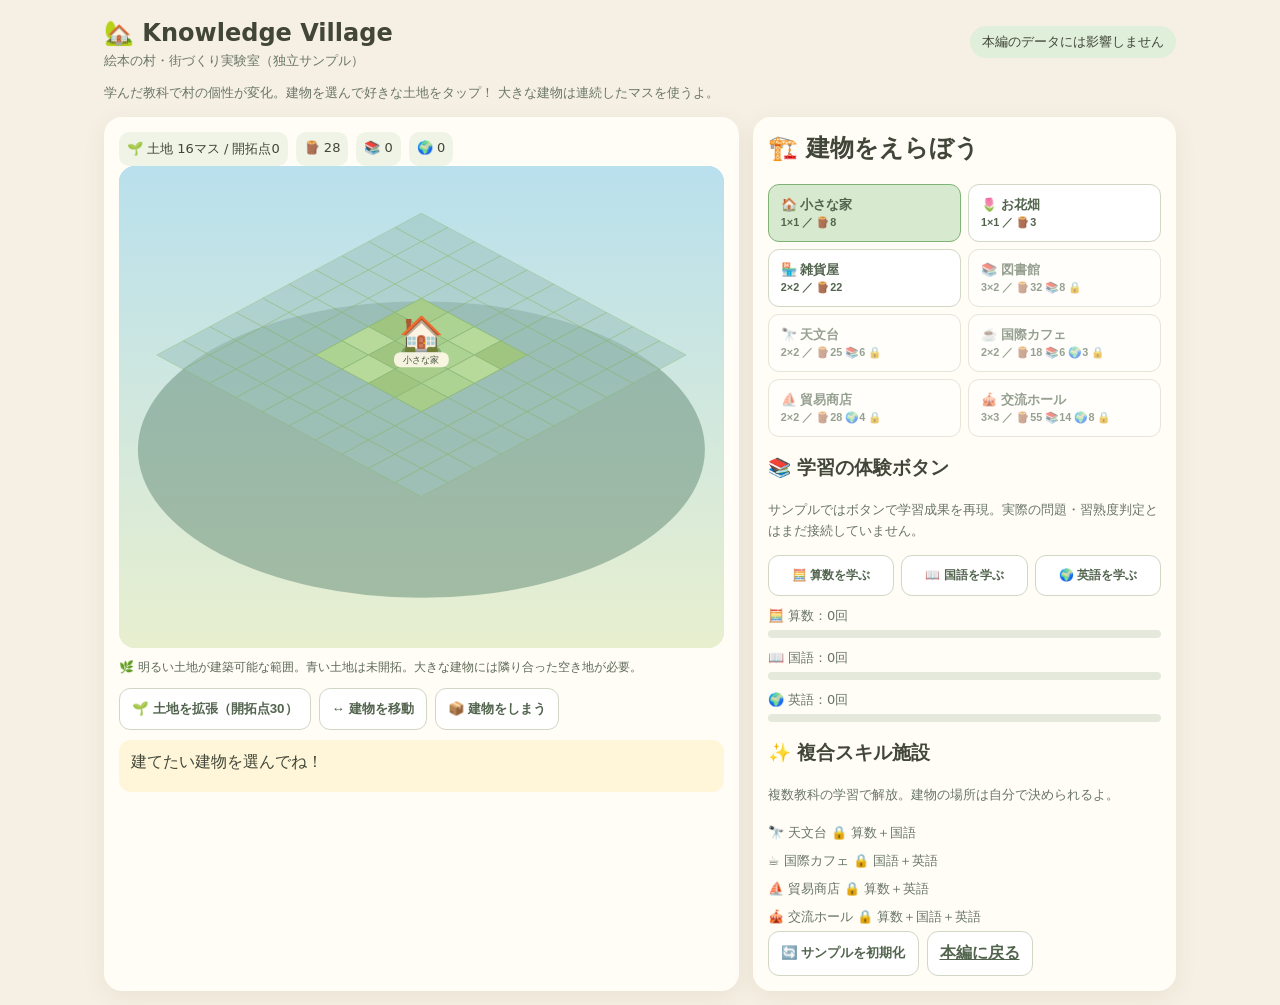
==== prototype-v08/index.html @ 1961cf04 "Create independent isometric Knowledge Village town prototype with cross-subject building unlocks" ====
<!doctype html><html lang="ja"><head><meta charset="utf-8"><meta name="viewport" content="width=device-width,initial-scale=1"><title>Knowledge Village | 街づくり試作</title><style>
*{box-sizing:border-box}body{margin:0;background:#f6f0e4;color:#414638;font-family:system-ui,'Noto Sans JP',sans-serif}.wrap{max-width:1100px;margin:auto;padding:14px}h1{margin:5px 0;font-size:24px}p{line-height:1.6}header{display:flex;justify-content:space-between;align-items:center;gap:10px;flex-wrap:wrap}.tag{background:#e0efd9;border-radius:30px;padding:7px 12px;font-size:13px}.layout{display:grid;grid-template-columns:minmax(0,1.5fr) minmax(275px,1fr);gap:14px}.panel{background:#fffdf6;border-radius:18px;padding:15px;box-shadow:0 6px 24px #48391412}.scene{width:100%;border-radius:16px;background:linear-gradient(#a8d7ec,#d5ecce);touch-action:manipulation}.tiles polygon{stroke:#8cb877;stroke-width:.8;cursor:pointer}.tiles polygon:hover{filter:brightness(1.1)}.btn{border:1px solid #d1d7c5;background:white;padding:11px 12px;border-radius:11px;cursor:pointer;font-weight:700;color:#52644e}.btn.active{background:#d7ead0;border-color:#7db475}.btn:disabled{opacity:.4;cursor:not-allowed}.catalog{display:grid;grid-template-columns:repeat(2,minmax(0,1fr));gap:7px}.catalog .btn{text-align:left;font-size:13px}.controls{display:flex;gap:8px;flex-wrap:wrap}.muted{font-size:13px;color:#697567}.metrics{display:flex;gap:8px;flex-wrap:wrap}.metrics span{background:#eff4e7;padding:8px;border-radius:10px;font-size:13px}.notice{min-height:52px;background:#fff6d9;border-radius:12px;padding:12px;margin-top:10px}.subjects{display:grid;grid-template-columns:repeat(3,1fr);gap:7px}.subjects button{min-width:0;font-size:12px}.locked{opacity:.6}.progress{height:8px;background:#e5e9dc;border-radius:8px;overflow:hidden;margin:5px 0 10px}.fill{height:100%;background:#84b97e}.scene text{user-select:none;pointer-events:none}.legend{margin-top:7px;font-size:12px;color:#5d6957}@media(max-width:750px){.layout{grid-template-columns:1fr}h1{font-size:21px}.panel{padding:12px}}
</style></head><body><div class="wrap"><header><div><h1>🏡 Knowledge Village</h1><div class="muted">絵本の村・街づくり実験室（独立サンプル）</div></div><span class="tag">本編のデータには影響しません</span></header><p class="muted">学んだ教科で村の個性が変化。建物を選んで好きな土地をタップ！ 大きな建物は連続したマスを使うよ。</p><div class="layout"><section class="panel"><div class="metrics"><span id="land"></span><span id="wood"></span><span id="books"></span><span id="friends"></span></div><svg id="map" class="scene" viewBox="0 0 640 510" role="img" aria-label="斜め上から見た街づくりマップ"></svg><div class="legend">🌿 明るい土地が建築可能な範囲。青い土地は未開拓。大きな建物には隣り合った空き地が必要。</div><div class="controls" style="margin-top:12px"><button class="btn" onclick="expand()">🌱 土地を拡張（開拓点30）</button><button class="btn" onclick="mode='move';render()">↔ 建物を移動</button><button class="btn" onclick="mode='demolish';render()">📦 建物をしまう</button></div><div class="notice" id="notice">建てたい建物を選んでね！</div></section><section class="panel"><h2 style="margin-top:0">🏗️ 建物をえらぼう</h2><div class="catalog" id="catalog"></div><h3>📚 学習の体験ボタン</h3><p class="muted">サンプルではボタンで学習成果を再現。実際の問題・習熟度判定とはまだ接続していません。</p><div class="subjects"><button class="btn" onclick="learn('math')">🧮 算数を学ぶ</button><button class="btn" onclick="learn('japanese')">📖 国語を学ぶ</button><button class="btn" onclick="learn('english')">🌍 英語を学ぶ</button></div><div id="skills"></div><h3>✨ 複合スキル施設</h3><p class="muted">複数教科の学習で解放。建物の場所は自分で決められるよ。</p><div id="special"></div><div class="controls"><button class="btn" onclick="resetDemo()">🔄 サンプルを初期化</button><a class="btn" href="../">本編に戻る</a></div></section></div></div><script>
const ITEMS={
house:{name:'小さな家',icon:'🏠',w:1,h:1,wood:8,books:0,friend:0,need:[]},
garden:{name:'お花畑',icon:'🌷',w:1,h:1,wood:3,books:0,friend:0,need:[]},
shop:{name:'雑貨屋',icon:'🏪',w:2,h:2,wood:22,books:0,friend:0,need:[]},
library:{name:'図書館',icon:'📚',w:3,h:2,wood:32,books:8,friend:0,need:['japanese']},
observatory:{name:'天文台',icon:'🔭',w:2,h:2,wood:25,books:6,friend:0,need:['math','japanese']},
cafe:{name:'国際カフェ',icon:'☕',w:2,h:2,wood:18,books:6,friend:3,need:['japanese','english']},
trading:{name:'貿易商店',icon:'⛵',w:2,h:2,wood:28,books:0,friend:4,need:['math','english']},
hall:{name:'交流ホール',icon:'🎪',w:3,h:3,wood:55,books:14,friend:8,need:['math','japanese','english']}
};
const N=10, colors=['#a8cd8b','#add393','#b7d99a','#a0c580'];let state={radius:2,wood:28,books:0,friend:0,points:0,skills:{math:0,japanese:0,english:0},buildings:[{type:'house',x:4,y:4}]},selected='house',mode='build',moving=null;
function key(x,y){return x+','+y}function unlocked(x,y){let lo=5-state.radius,hi=4+state.radius;return x>=lo&&x<=hi&&y>=lo&&y<=hi}
function origin(x,y){return [320+(x-y)*28,65+(x+y)*15]}function poly(x,y){const [cx,cy]=origin(x,y);return [cx+','+(cy-15),(cx+28)+','+cy,cx+','+(cy+15),(cx-28)+','+cy].join(' ')}
function occupied(ignore=-1){let m={};state.buildings.forEach((b,i)=>{if(i===ignore)return;const it=ITEMS[b.type];for(let dx=0;dx<it.w;dx++)for(let dy=0;dy<it.h;dy++)m[key(b.x+dx,b.y+dy)]=i});return m}
function fit(type,x,y,ignore=-1){let it=ITEMS[type],occ=occupied(ignore);for(let dx=0;dx<it.w;dx++)for(let dy=0;dy<it.h;dy++)if(!unlocked(x+dx,y+dy)||occ[key(x+dx,y+dy)]!==undefined)return false;return true}
function available(type){return ITEMS[type].need.every(k=>state.skills[k]>=2)}
function notify(s){document.getElementById('notice').textContent=s}
function placeAt(x,y){const occ=occupied(),at=occ[key(x,y)];if(mode==='demolish'){if(at===undefined){notify('建物をタップしてね');return}const b=state.buildings.splice(at,1)[0];const it=ITEMS[b.type];state.wood+=Math.floor(it.wood/2);notify(it.icon+' を収納したよ（木材を半分返却）');render();return}
if(mode==='move'){if(moving===null){if(at===undefined){notify('まず動かしたい建物をタップ');return}moving=at;notify('移動する先を選んでね');render();return}let b=state.buildings[moving];if(fit(b.type,x,y,moving)){b.x=x;b.y=y;moving=null;notify('✨ 建物を移動したよ！')}else notify('その場所には置けないよ。続けて移動先を選んでね');render();return}
const it=ITEMS[selected];if(!available(selected)){notify('🔒 必要な教科を学ぶと解放されるよ');return}if(!fit(selected,x,y)){notify('ここには置けないよ。続いた空き地を探してね');return}if(state.wood<it.wood||state.books<it.books||state.friend<it.friend){notify('材料が足りないよ。学習ボタンで増やそう！');return}state.wood-=it.wood;state.books-=it.books;state.friend-=it.friend;state.buildings.push({type:selected,x,y});notify('🎉 '+it.name+' が建ったよ！');render()}
function selectType(t){selected=t;mode='build';moving=null;notify(ITEMS[t].name+'：好きな空き地をタップしてね');render()}
function learn(k){state.skills[k]++;state.points+=12;if(k==='math'){state.wood+=17;state.books+=1}else if(k==='japanese'){state.books+=5;state.wood+=5}else{state.friend+=4;state.wood+=3;state.books+=1}const names={math:'算数',japanese:'国語',english:'英語'};notify('✨ '+names[k]+'の成果！ 村の可能性が広がったよ');render()}
function expand(){if(state.points<30){notify('開拓点が30必要だよ。学習で増やそう');return}if(state.radius>=5){notify('サンプルでは最大まで広がったよ！');return}state.points-=30;state.radius++;notify('🌱 土地が広がった！大きな建物も置いてみよう！');render()}
function resetDemo(){if(!confirm('サンプルを最初からやり直しますか？（本編には影響しません）'))return;state={radius:2,wood:28,books:0,friend:0,points:0,skills:{math:0,japanese:0,english:0},buildings:[{type:'house',x:4,y:4}]};selected='house';mode='build';moving=null;render();notify('サンプルを初期化したよ')}
function render(){
document.getElementById('land').textContent='🌱 土地 '+Math.min(N,2*state.radius)*Math.min(N,2*state.radius)+'マス / 開拓点'+state.points;document.getElementById('wood').textContent='🪵 '+state.wood;document.getElementById('books').textContent='📚 '+state.books;document.getElementById('friends').textContent='🌍 '+state.friend;
const svg=document.getElementById('map');let out='<defs><linearGradient id="bg" x2="0" y2="1"><stop stop-color="#b9e0ed"/><stop offset="1" stop-color="#e8efcf"/></linearGradient></defs><rect width="640" height="510" fill="url(#bg)"/><ellipse cx="320" cy="300" rx="300" ry="157" fill="#638a7680"/><g class="tiles">';
for(let diag=0;diag<2*N-1;diag++)for(let y=0;y<N;y++){let x=diag-y;if(x<0||x>=N)continue;let yes=unlocked(x,y),shade=colors[(x+y*3)%4];out+='<polygon points="'+poly(x,y)+'" fill="'+(yes?shade:'#9fc5c0')+'" opacity="'+(yes?1:.58)+'" onclick="placeAt('+x+','+y+')"/>'}
out+='</g>';
for(let b of state.buildings){let it=ITEMS[b.type],x=b.x+(it.w-1)/2,y=b.y+(it.h-1)/2,[cx,cy]=origin(x,y);let scale=Math.max(it.w,it.h);out+='<g style="pointer-events:none"><ellipse cx="'+cx+'" cy="'+(cy+12)+'" rx="'+(21*scale)+'" ry="'+(9*scale)+'" fill="#31543455"/><text x="'+cx+'" y="'+(cy+7)+'" font-size="'+(29+scale*9)+'" text-anchor="middle">'+it.icon+'</text><rect x="'+(cx-29)+'" y="'+(cy+12)+'" width="58" height="16" rx="7" fill="#fff9e9e8"/><text x="'+cx+'" y="'+(cy+23)+'" font-size="10" text-anchor="middle" fill="#45523e">'+it.name+'</text></g>'}
svg.innerHTML=out;
document.getElementById('catalog').innerHTML=Object.entries(ITEMS).map(([k,v])=>'<button class="btn '+(selected===k&&mode==='build'?'active ':'')+(!available(k)?'locked':'')+'" onclick="selectType(\''+k+'\')">'+v.icon+' '+v.name+'<br><small>'+v.w+'×'+v.h+' ／ 🪵'+v.wood+(v.books?' 📚'+v.books:'')+(v.friend?' 🌍'+v.friend:'')+(!available(k)?' 🔒':'')+'</small></button>').join('');
document.getElementById('skills').innerHTML=Object.entries({math:'🧮 算数',japanese:'📖 国語',english:'🌍 英語'}).map(([k,name])=>'<div class="muted" style="margin-top:11px">'+name+'：'+state.skills[k]+'回</div><div class="progress"><div class="fill" style="width:'+Math.min(100,state.skills[k]/2*100)+'%"></div></div>').join('');
document.getElementById('special').innerHTML=Object.values(ITEMS).filter(x=>x.need.length>=2).map(x=>'<div class="muted" style="padding:5px 0">'+x.icon+' '+x.name+' '+(x.need.every(k=>state.skills[k]>=2)?'✨ 解放済み':'🔒 '+x.need.map(k=>({math:'算数',japanese:'国語',english:'英語'})[k]).join('＋'))+'</div>').join('')
}
render();
</script></body></html>
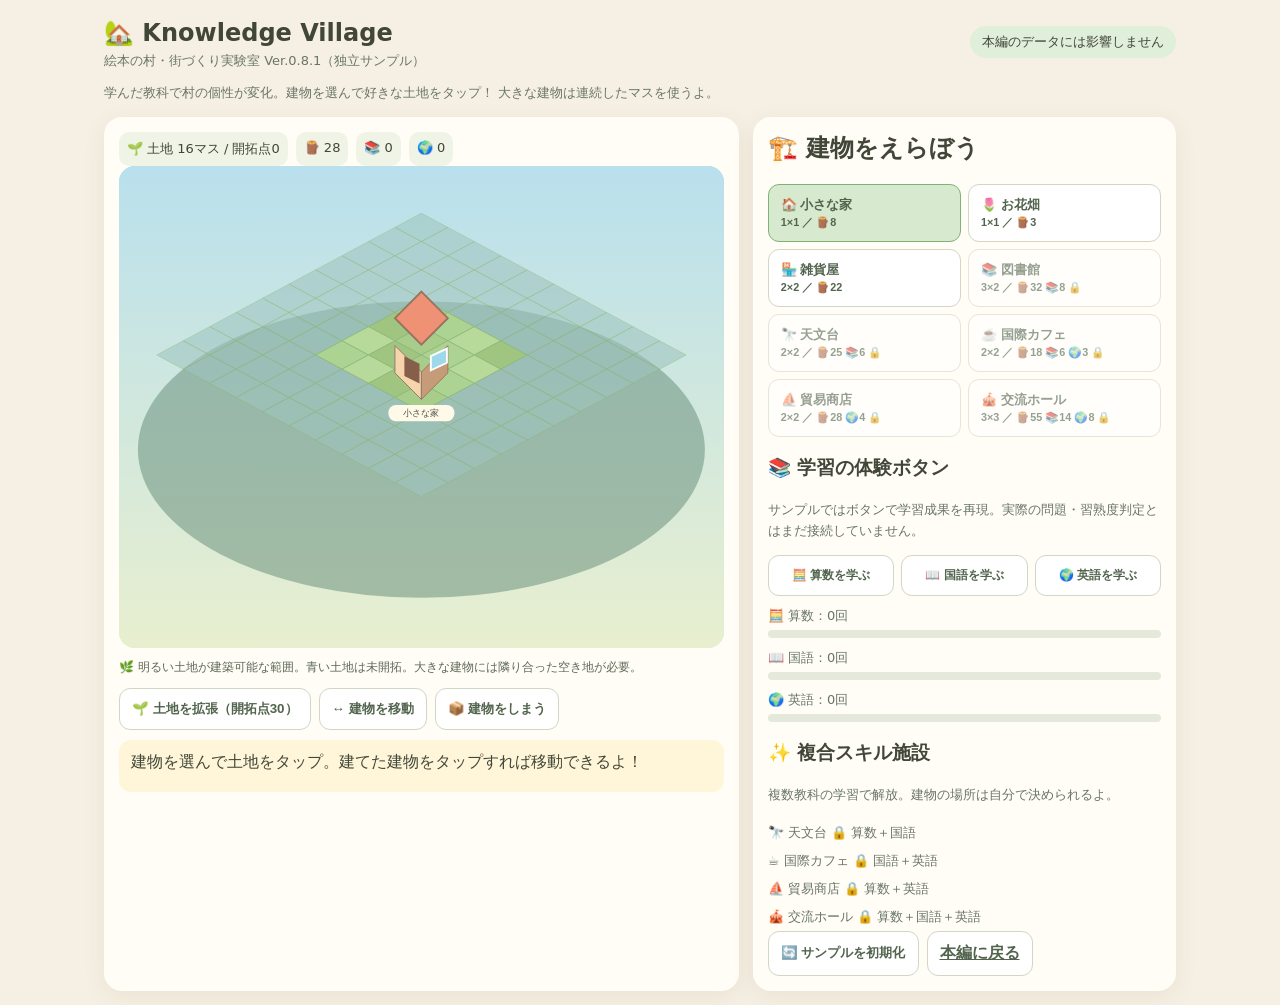
==== commit b9f6cdc5: "Use matching isometric vector buildings and direct tap-to-move selection" ====
--- a/prototype-v08/index.html
+++ b/prototype-v08/index.html
@@ -1,6 +1,6 @@
 <!doctype html><html lang="ja"><head><meta charset="utf-8"><meta name="viewport" content="width=device-width,initial-scale=1"><title>Knowledge Village | 街づくり試作</title><style>
-*{box-sizing:border-box}body{margin:0;background:#f6f0e4;color:#414638;font-family:system-ui,'Noto Sans JP',sans-serif}.wrap{max-width:1100px;margin:auto;padding:14px}h1{margin:5px 0;font-size:24px}p{line-height:1.6}header{display:flex;justify-content:space-between;align-items:center;gap:10px;flex-wrap:wrap}.tag{background:#e0efd9;border-radius:30px;padding:7px 12px;font-size:13px}.layout{display:grid;grid-template-columns:minmax(0,1.5fr) minmax(275px,1fr);gap:14px}.panel{background:#fffdf6;border-radius:18px;padding:15px;box-shadow:0 6px 24px #48391412}.scene{width:100%;border-radius:16px;background:linear-gradient(#a8d7ec,#d5ecce);touch-action:manipulation}.tiles polygon{stroke:#8cb877;stroke-width:.8;cursor:pointer}.tiles polygon:hover{filter:brightness(1.1)}.btn{border:1px solid #d1d7c5;background:white;padding:11px 12px;border-radius:11px;cursor:pointer;font-weight:700;color:#52644e}.btn.active{background:#d7ead0;border-color:#7db475}.btn:disabled{opacity:.4;cursor:not-allowed}.catalog{display:grid;grid-template-columns:repeat(2,minmax(0,1fr));gap:7px}.catalog .btn{text-align:left;font-size:13px}.controls{display:flex;gap:8px;flex-wrap:wrap}.muted{font-size:13px;color:#697567}.metrics{display:flex;gap:8px;flex-wrap:wrap}.metrics span{background:#eff4e7;padding:8px;border-radius:10px;font-size:13px}.notice{min-height:52px;background:#fff6d9;border-radius:12px;padding:12px;margin-top:10px}.subjects{display:grid;grid-template-columns:repeat(3,1fr);gap:7px}.subjects button{min-width:0;font-size:12px}.locked{opacity:.6}.progress{height:8px;background:#e5e9dc;border-radius:8px;overflow:hidden;margin:5px 0 10px}.fill{height:100%;background:#84b97e}.scene text{user-select:none;pointer-events:none}.legend{margin-top:7px;font-size:12px;color:#5d6957}@media(max-width:750px){.layout{grid-template-columns:1fr}h1{font-size:21px}.panel{padding:12px}}
-</style></head><body><div class="wrap"><header><div><h1>🏡 Knowledge Village</h1><div class="muted">絵本の村・街づくり実験室（独立サンプル）</div></div><span class="tag">本編のデータには影響しません</span></header><p class="muted">学んだ教科で村の個性が変化。建物を選んで好きな土地をタップ！ 大きな建物は連続したマスを使うよ。</p><div class="layout"><section class="panel"><div class="metrics"><span id="land"></span><span id="wood"></span><span id="books"></span><span id="friends"></span></div><svg id="map" class="scene" viewBox="0 0 640 510" role="img" aria-label="斜め上から見た街づくりマップ"></svg><div class="legend">🌿 明るい土地が建築可能な範囲。青い土地は未開拓。大きな建物には隣り合った空き地が必要。</div><div class="controls" style="margin-top:12px"><button class="btn" onclick="expand()">🌱 土地を拡張（開拓点30）</button><button class="btn" onclick="mode='move';render()">↔ 建物を移動</button><button class="btn" onclick="mode='demolish';render()">📦 建物をしまう</button></div><div class="notice" id="notice">建てたい建物を選んでね！</div></section><section class="panel"><h2 style="margin-top:0">🏗️ 建物をえらぼう</h2><div class="catalog" id="catalog"></div><h3>📚 学習の体験ボタン</h3><p class="muted">サンプルではボタンで学習成果を再現。実際の問題・習熟度判定とはまだ接続していません。</p><div class="subjects"><button class="btn" onclick="learn('math')">🧮 算数を学ぶ</button><button class="btn" onclick="learn('japanese')">📖 国語を学ぶ</button><button class="btn" onclick="learn('english')">🌍 英語を学ぶ</button></div><div id="skills"></div><h3>✨ 複合スキル施設</h3><p class="muted">複数教科の学習で解放。建物の場所は自分で決められるよ。</p><div id="special"></div><div class="controls"><button class="btn" onclick="resetDemo()">🔄 サンプルを初期化</button><a class="btn" href="../">本編に戻る</a></div></section></div></div><script>
+*{box-sizing:border-box}body{margin:0;background:#f6f0e4;color:#414638;font-family:system-ui,'Noto Sans JP',sans-serif}.wrap{max-width:1100px;margin:auto;padding:14px}h1{margin:5px 0;font-size:24px}p{line-height:1.6}header{display:flex;justify-content:space-between;align-items:center;gap:10px;flex-wrap:wrap}.tag{background:#e0efd9;border-radius:30px;padding:7px 12px;font-size:13px}.layout{display:grid;grid-template-columns:minmax(0,1.5fr) minmax(275px,1fr);gap:14px}.panel{background:#fffdf6;border-radius:18px;padding:15px;box-shadow:0 6px 24px #48391412}.scene{width:100%;border-radius:16px;background:linear-gradient(#a8d7ec,#d5ecce);touch-action:manipulation}.tiles polygon{stroke:#8cb877;stroke-width:.8;cursor:pointer}.tiles polygon:hover{filter:brightness(1.1)}.btn{border:1px solid #d1d7c5;background:white;padding:11px 12px;border-radius:11px;cursor:pointer;font-weight:700;color:#52644e}.btn.active{background:#d7ead0;border-color:#7db475}.btn:disabled{opacity:.4;cursor:not-allowed}.catalog{display:grid;grid-template-columns:repeat(2,minmax(0,1fr));gap:7px}.catalog .btn{text-align:left;font-size:13px}.controls{display:flex;gap:8px;flex-wrap:wrap}.muted{font-size:13px;color:#697567}.metrics{display:flex;gap:8px;flex-wrap:wrap}.metrics span{background:#eff4e7;padding:8px;border-radius:10px;font-size:13px}.notice{min-height:52px;background:#fff6d9;border-radius:12px;padding:12px;margin-top:10px}.subjects{display:grid;grid-template-columns:repeat(3,1fr);gap:7px}.subjects button{min-width:0;font-size:12px}.locked{opacity:.6}.progress{height:8px;background:#e5e9dc;border-radius:8px;overflow:hidden;margin:5px 0 10px}.fill{height:100%;background:#84b97e}.scene text{user-select:none;pointer-events:none}.building{cursor:pointer;touch-action:manipulation}.building polygon{pointer-events:all}.legend{margin-top:7px;font-size:12px;color:#5d6957}@media(max-width:750px){.layout{grid-template-columns:1fr}h1{font-size:21px}.panel{padding:12px}}
+</style></head><body><div class="wrap"><header><div><h1>🏡 Knowledge Village</h1><div class="muted">絵本の村・街づくり実験室 Ver.0.8.1（独立サンプル）</div></div><span class="tag">本編のデータには影響しません</span></header><p class="muted">学んだ教科で村の個性が変化。建物を選んで好きな土地をタップ！ 大きな建物は連続したマスを使うよ。</p><div class="layout"><section class="panel"><div class="metrics"><span id="land"></span><span id="wood"></span><span id="books"></span><span id="friends"></span></div><svg id="map" class="scene" viewBox="0 0 640 510" role="img" aria-label="斜め上から見た街づくりマップ"></svg><div class="legend">🌿 明るい土地が建築可能な範囲。青い土地は未開拓。大きな建物には隣り合った空き地が必要。</div><div class="controls" style="margin-top:12px"><button class="btn" onclick="expand()">🌱 土地を拡張（開拓点30）</button><button class="btn" onclick="mode='move';render()">↔ 建物を移動</button><button class="btn" onclick="mode='demolish';render()">📦 建物をしまう</button></div><div class="notice" id="notice">建物を選んで土地をタップ。建てた建物をタップすれば移動できるよ！</div></section><section class="panel"><h2 style="margin-top:0">🏗️ 建物をえらぼう</h2><div class="catalog" id="catalog"></div><h3>📚 学習の体験ボタン</h3><p class="muted">サンプルではボタンで学習成果を再現。実際の問題・習熟度判定とはまだ接続していません。</p><div class="subjects"><button class="btn" onclick="learn('math')">🧮 算数を学ぶ</button><button class="btn" onclick="learn('japanese')">📖 国語を学ぶ</button><button class="btn" onclick="learn('english')">🌍 英語を学ぶ</button></div><div id="skills"></div><h3>✨ 複合スキル施設</h3><p class="muted">複数教科の学習で解放。建物の場所は自分で決められるよ。</p><div id="special"></div><div class="controls"><button class="btn" onclick="resetDemo()">🔄 サンプルを初期化</button><a class="btn" href="../">本編に戻る</a></div></section></div></div><script>
 const ITEMS={
 house:{name:'小さな家',icon:'🏠',w:1,h:1,wood:8,books:0,friend:0,need:[]},
 garden:{name:'お花畑',icon:'🌷',w:1,h:1,wood:3,books:0,friend:0,need:[]},
@@ -18,9 +18,26 @@
 function fit(type,x,y,ignore=-1){let it=ITEMS[type],occ=occupied(ignore);for(let dx=0;dx<it.w;dx++)for(let dy=0;dy<it.h;dy++)if(!unlocked(x+dx,y+dy)||occ[key(x+dx,y+dy)]!==undefined)return false;return true}
 function available(type){return ITEMS[type].need.every(k=>state.skills[k]>=2)}
 function notify(s){document.getElementById('notice').textContent=s}
-function placeAt(x,y){const occ=occupied(),at=occ[key(x,y)];if(mode==='demolish'){if(at===undefined){notify('建物をタップしてね');return}const b=state.buildings.splice(at,1)[0];const it=ITEMS[b.type];state.wood+=Math.floor(it.wood/2);notify(it.icon+' を収納したよ（木材を半分返却）');render();return}
+function placeAt(x,y){const occ=occupied(),at=occ[key(x,y)];if(mode==='build'&&at!==undefined){moveBuildingByTap(at);return}if(mode==='demolish'){if(at===undefined){notify('建物をタップしてね');return}const b=state.buildings.splice(at,1)[0];const it=ITEMS[b.type];state.wood+=Math.floor(it.wood/2);notify(it.icon+' を収納したよ（木材を半分返却）');render();return}
 if(mode==='move'){if(moving===null){if(at===undefined){notify('まず動かしたい建物をタップ');return}moving=at;notify('移動する先を選んでね');render();return}let b=state.buildings[moving];if(fit(b.type,x,y,moving)){b.x=x;b.y=y;moving=null;notify('✨ 建物を移動したよ！')}else notify('その場所には置けないよ。続けて移動先を選んでね');render();return}
 const it=ITEMS[selected];if(!available(selected)){notify('🔒 必要な教科を学ぶと解放されるよ');return}if(!fit(selected,x,y)){notify('ここには置けないよ。続いた空き地を探してね');return}if(state.wood<it.wood||state.books<it.books||state.friend<it.friend){notify('材料が足りないよ。学習ボタンで増やそう！');return}state.wood-=it.wood;state.books-=it.books;state.friend-=it.friend;state.buildings.push({type:selected,x,y});notify('🎉 '+it.name+' が建ったよ！');render()}
+
+function moveBuildingByTap(i){if(mode==='demolish'){const b=state.buildings.splice(i,1)[0];state.wood+=Math.floor(ITEMS[b.type].wood/2);notify('建物を収納したよ');render();return}moving=i;mode='move';notify('↔ 好きな空き地をタップして移動しよう');render()}
+function roofGraphic(b,i){
+const it=ITEMS[b.type],w=it.w,h=it.h,[sx,sy]=origin(b.x+(w-1)/2,b.y+(h-1)/2),wx=w*28,hy=h*28,d=21+Math.max(w,h)*8;
+const p=a=>a.map(z=>z.join(',')).join(' ');
+const palette={house:['#ee9174','#f6d4ac','#c59b78'],shop:['#d6a06c','#f6d1a3','#be8b64'],library:['#889ccc','#e4d5b8','#b0aa9b'],observatory:['#86a1ba','#d8e6f1','#9aaebc'],cafe:['#e9abb5','#fff1d9','#d5bca8'],trading:['#7eb6ad','#e5d8ba','#b7a18c'],hall:['#b79acb','#f7d7bf','#c7aa8f'],garden:['#83b681','#81bb77','#72a16d']}[b.type]||['#ec8b73','#f7d6ac','#c59c78'];
+let s='<g class="building" data-building="'+i+'" transform="translate('+sx+','+(sy+5)+')">';
+if(b.type==='garden')s+='<ellipse rx="25" ry="15" fill="#649c55"/><circle cx="-12" cy="-3" r="8" fill="#fff1a4"/><circle cx="9" cy="5" r="8" fill="#efaabb"/>';
+else {s+='<polygon points="'+p([[-wx,0],[0,hy],[0,hy+d],[-wx,d]])+'" fill="'+palette[1]+'" stroke="#917a67"/>';
+s+='<polygon points="'+p([[0,hy],[wx,0],[wx,d],[0,hy+d]])+'" fill="'+palette[2]+'" stroke="#917a67"/>';
+s+='<polygon points="'+p([[0,-hy-d],[wx,-d],[0,hy-d],[-wx,-d]])+'" fill="'+palette[0]+'" stroke="#977362" stroke-width="2"/>';
+s+='<path d="M -18 '+(hy*.4)+' l 16 8 v 21 l -16 -8 z" fill="#865f4a"/>';
+s+='<path d="M 10 '+(hy*.4)+' l 17 -8 v 15 l -17 8 z" fill="#9dd8eb" stroke="white" stroke-width="2"/>'}
+s+='<rect x="-35" y="'+(hy+d+6)+'" width="70" height="17" rx="8" fill="#fff9e8"/><text y="'+(hy+d+18)+'" text-anchor="middle" font-size="10" fill="#4c5047">'+it.name+'</text>';
+if(moving===i)s+='<ellipse rx="'+(wx+6)+'" ry="'+(hy+7)+'" fill="none" stroke="#ffd25e" stroke-width="5" stroke-dasharray="7 4"/>';
+return s+'</g>';
+}
 function selectType(t){selected=t;mode='build';moving=null;notify(ITEMS[t].name+'：好きな空き地をタップしてね');render()}
 function learn(k){state.skills[k]++;state.points+=12;if(k==='math'){state.wood+=17;state.books+=1}else if(k==='japanese'){state.books+=5;state.wood+=5}else{state.friend+=4;state.wood+=3;state.books+=1}const names={math:'算数',japanese:'国語',english:'英語'};notify('✨ '+names[k]+'の成果！ 村の可能性が広がったよ');render()}
 function expand(){if(state.points<30){notify('開拓点が30必要だよ。学習で増やそう');return}if(state.radius>=5){notify('サンプルでは最大まで広がったよ！');return}state.points-=30;state.radius++;notify('🌱 土地が広がった！大きな建物も置いてみよう！');render()}
@@ -30,8 +47,8 @@
 const svg=document.getElementById('map');let out='<defs><linearGradient id="bg" x2="0" y2="1"><stop stop-color="#b9e0ed"/><stop offset="1" stop-color="#e8efcf"/></linearGradient></defs><rect width="640" height="510" fill="url(#bg)"/><ellipse cx="320" cy="300" rx="300" ry="157" fill="#638a7680"/><g class="tiles">';
 for(let diag=0;diag<2*N-1;diag++)for(let y=0;y<N;y++){let x=diag-y;if(x<0||x>=N)continue;let yes=unlocked(x,y),shade=colors[(x+y*3)%4];out+='<polygon points="'+poly(x,y)+'" fill="'+(yes?shade:'#9fc5c0')+'" opacity="'+(yes?1:.58)+'" onclick="placeAt('+x+','+y+')"/>'}
 out+='</g>';
-for(let b of state.buildings){let it=ITEMS[b.type],x=b.x+(it.w-1)/2,y=b.y+(it.h-1)/2,[cx,cy]=origin(x,y);let scale=Math.max(it.w,it.h);out+='<g style="pointer-events:none"><ellipse cx="'+cx+'" cy="'+(cy+12)+'" rx="'+(21*scale)+'" ry="'+(9*scale)+'" fill="#31543455"/><text x="'+cx+'" y="'+(cy+7)+'" font-size="'+(29+scale*9)+'" text-anchor="middle">'+it.icon+'</text><rect x="'+(cx-29)+'" y="'+(cy+12)+'" width="58" height="16" rx="7" fill="#fff9e9e8"/><text x="'+cx+'" y="'+(cy+23)+'" font-size="10" text-anchor="middle" fill="#45523e">'+it.name+'</text></g>'}
-svg.innerHTML=out;
+state.buildings.forEach((b,i)=>{out+=roofGraphic(b,i)});
+svg.innerHTML=out;svg.querySelectorAll('[data-building]').forEach(el=>el.addEventListener('click',e=>{e.stopPropagation();moveBuildingByTap(Number(el.dataset.building))}));
 document.getElementById('catalog').innerHTML=Object.entries(ITEMS).map(([k,v])=>'<button class="btn '+(selected===k&&mode==='build'?'active ':'')+(!available(k)?'locked':'')+'" onclick="selectType(\''+k+'\')">'+v.icon+' '+v.name+'<br><small>'+v.w+'×'+v.h+' ／ 🪵'+v.wood+(v.books?' 📚'+v.books:'')+(v.friend?' 🌍'+v.friend:'')+(!available(k)?' 🔒':'')+'</small></button>').join('');
 document.getElementById('skills').innerHTML=Object.entries({math:'🧮 算数',japanese:'📖 国語',english:'🌍 英語'}).map(([k,name])=>'<div class="muted" style="margin-top:11px">'+name+'：'+state.skills[k]+'回</div><div class="progress"><div class="fill" style="width:'+Math.min(100,state.skills[k]/2*100)+'%"></div></div>').join('');
 document.getElementById('special').innerHTML=Object.values(ITEMS).filter(x=>x.need.length>=2).map(x=>'<div class="muted" style="padding:5px 0">'+x.icon+' '+x.name+' '+(x.need.every(k=>state.skills[k]>=2)?'✨ 解放済み':'🔒 '+x.need.map(k=>({math:'算数',japanese:'国語',english:'英語'})[k]).join('＋'))+'</div>').join('')
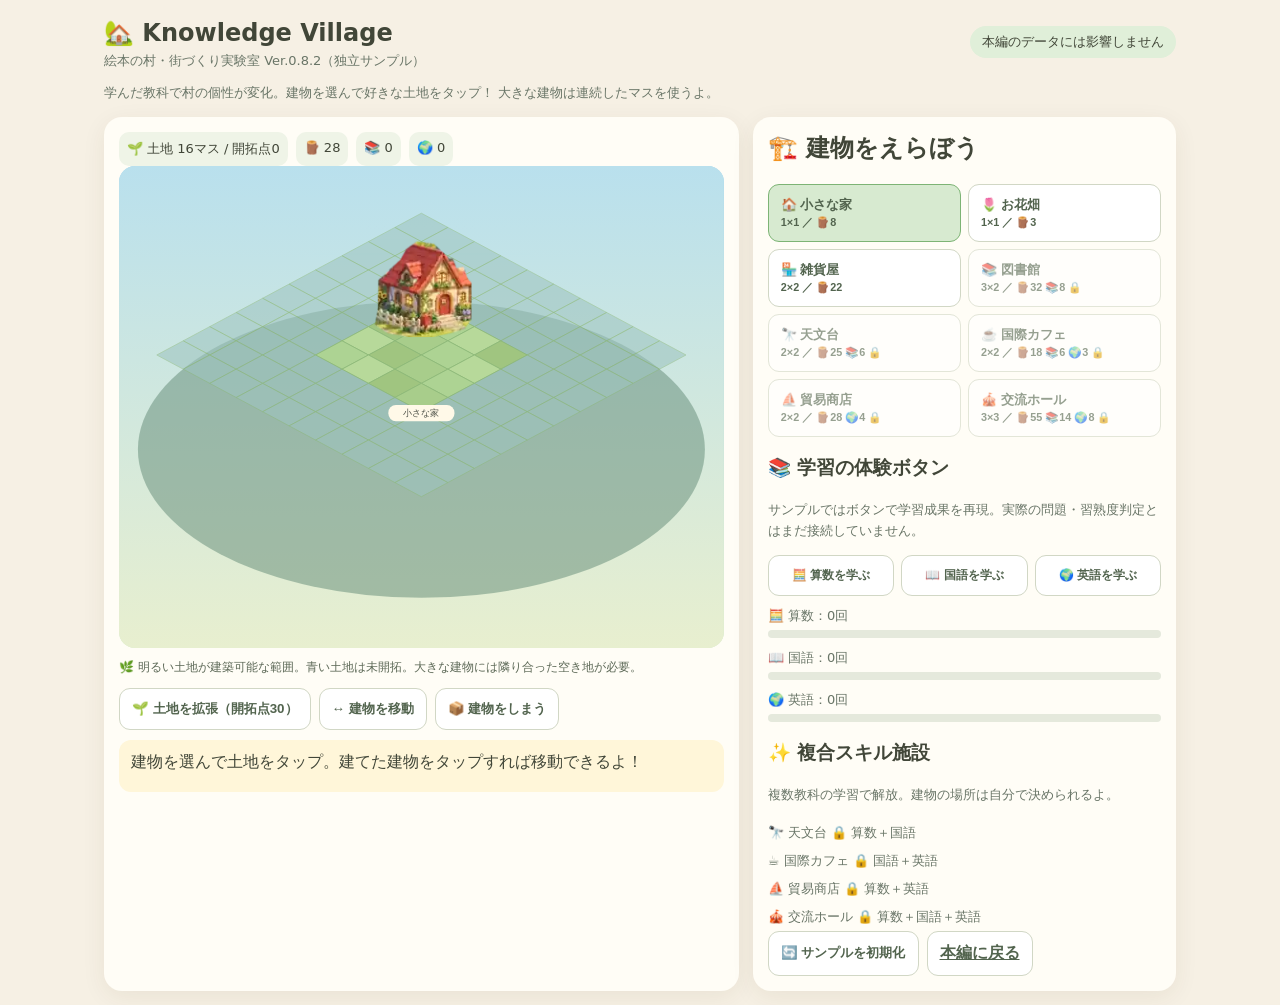
==== commit 99fe2754: "Add original illustrated red-roof house image asset to town prototype" ====
--- a/prototype-v08/index.html
+++ b/prototype-v08/index.html
@@ -1,6 +1,6 @@
 <!doctype html><html lang="ja"><head><meta charset="utf-8"><meta name="viewport" content="width=device-width,initial-scale=1"><title>Knowledge Village | 街づくり試作</title><style>
 *{box-sizing:border-box}body{margin:0;background:#f6f0e4;color:#414638;font-family:system-ui,'Noto Sans JP',sans-serif}.wrap{max-width:1100px;margin:auto;padding:14px}h1{margin:5px 0;font-size:24px}p{line-height:1.6}header{display:flex;justify-content:space-between;align-items:center;gap:10px;flex-wrap:wrap}.tag{background:#e0efd9;border-radius:30px;padding:7px 12px;font-size:13px}.layout{display:grid;grid-template-columns:minmax(0,1.5fr) minmax(275px,1fr);gap:14px}.panel{background:#fffdf6;border-radius:18px;padding:15px;box-shadow:0 6px 24px #48391412}.scene{width:100%;border-radius:16px;background:linear-gradient(#a8d7ec,#d5ecce);touch-action:manipulation}.tiles polygon{stroke:#8cb877;stroke-width:.8;cursor:pointer}.tiles polygon:hover{filter:brightness(1.1)}.btn{border:1px solid #d1d7c5;background:white;padding:11px 12px;border-radius:11px;cursor:pointer;font-weight:700;color:#52644e}.btn.active{background:#d7ead0;border-color:#7db475}.btn:disabled{opacity:.4;cursor:not-allowed}.catalog{display:grid;grid-template-columns:repeat(2,minmax(0,1fr));gap:7px}.catalog .btn{text-align:left;font-size:13px}.controls{display:flex;gap:8px;flex-wrap:wrap}.muted{font-size:13px;color:#697567}.metrics{display:flex;gap:8px;flex-wrap:wrap}.metrics span{background:#eff4e7;padding:8px;border-radius:10px;font-size:13px}.notice{min-height:52px;background:#fff6d9;border-radius:12px;padding:12px;margin-top:10px}.subjects{display:grid;grid-template-columns:repeat(3,1fr);gap:7px}.subjects button{min-width:0;font-size:12px}.locked{opacity:.6}.progress{height:8px;background:#e5e9dc;border-radius:8px;overflow:hidden;margin:5px 0 10px}.fill{height:100%;background:#84b97e}.scene text{user-select:none;pointer-events:none}.building{cursor:pointer;touch-action:manipulation}.building polygon{pointer-events:all}.legend{margin-top:7px;font-size:12px;color:#5d6957}@media(max-width:750px){.layout{grid-template-columns:1fr}h1{font-size:21px}.panel{padding:12px}}
-</style></head><body><div class="wrap"><header><div><h1>🏡 Knowledge Village</h1><div class="muted">絵本の村・街づくり実験室 Ver.0.8.1（独立サンプル）</div></div><span class="tag">本編のデータには影響しません</span></header><p class="muted">学んだ教科で村の個性が変化。建物を選んで好きな土地をタップ！ 大きな建物は連続したマスを使うよ。</p><div class="layout"><section class="panel"><div class="metrics"><span id="land"></span><span id="wood"></span><span id="books"></span><span id="friends"></span></div><svg id="map" class="scene" viewBox="0 0 640 510" role="img" aria-label="斜め上から見た街づくりマップ"></svg><div class="legend">🌿 明るい土地が建築可能な範囲。青い土地は未開拓。大きな建物には隣り合った空き地が必要。</div><div class="controls" style="margin-top:12px"><button class="btn" onclick="expand()">🌱 土地を拡張（開拓点30）</button><button class="btn" onclick="mode='move';render()">↔ 建物を移動</button><button class="btn" onclick="mode='demolish';render()">📦 建物をしまう</button></div><div class="notice" id="notice">建物を選んで土地をタップ。建てた建物をタップすれば移動できるよ！</div></section><section class="panel"><h2 style="margin-top:0">🏗️ 建物をえらぼう</h2><div class="catalog" id="catalog"></div><h3>📚 学習の体験ボタン</h3><p class="muted">サンプルではボタンで学習成果を再現。実際の問題・習熟度判定とはまだ接続していません。</p><div class="subjects"><button class="btn" onclick="learn('math')">🧮 算数を学ぶ</button><button class="btn" onclick="learn('japanese')">📖 国語を学ぶ</button><button class="btn" onclick="learn('english')">🌍 英語を学ぶ</button></div><div id="skills"></div><h3>✨ 複合スキル施設</h3><p class="muted">複数教科の学習で解放。建物の場所は自分で決められるよ。</p><div id="special"></div><div class="controls"><button class="btn" onclick="resetDemo()">🔄 サンプルを初期化</button><a class="btn" href="../">本編に戻る</a></div></section></div></div><script>
+</style></head><body><div class="wrap"><header><div><h1>🏡 Knowledge Village</h1><div class="muted">絵本の村・街づくり実験室 Ver.0.8.2（独立サンプル）</div></div><span class="tag">本編のデータには影響しません</span></header><p class="muted">学んだ教科で村の個性が変化。建物を選んで好きな土地をタップ！ 大きな建物は連続したマスを使うよ。</p><div class="layout"><section class="panel"><div class="metrics"><span id="land"></span><span id="wood"></span><span id="books"></span><span id="friends"></span></div><svg id="map" class="scene" viewBox="0 0 640 510" role="img" aria-label="斜め上から見た街づくりマップ"></svg><div class="legend">🌿 明るい土地が建築可能な範囲。青い土地は未開拓。大きな建物には隣り合った空き地が必要。</div><div class="controls" style="margin-top:12px"><button class="btn" onclick="expand()">🌱 土地を拡張（開拓点30）</button><button class="btn" onclick="mode='move';render()">↔ 建物を移動</button><button class="btn" onclick="mode='demolish';render()">📦 建物をしまう</button></div><div class="notice" id="notice">建物を選んで土地をタップ。建てた建物をタップすれば移動できるよ！</div></section><section class="panel"><h2 style="margin-top:0">🏗️ 建物をえらぼう</h2><div class="catalog" id="catalog"></div><h3>📚 学習の体験ボタン</h3><p class="muted">サンプルではボタンで学習成果を再現。実際の問題・習熟度判定とはまだ接続していません。</p><div class="subjects"><button class="btn" onclick="learn('math')">🧮 算数を学ぶ</button><button class="btn" onclick="learn('japanese')">📖 国語を学ぶ</button><button class="btn" onclick="learn('english')">🌍 英語を学ぶ</button></div><div id="skills"></div><h3>✨ 複合スキル施設</h3><p class="muted">複数教科の学習で解放。建物の場所は自分で決められるよ。</p><div id="special"></div><div class="controls"><button class="btn" onclick="resetDemo()">🔄 サンプルを初期化</button><a class="btn" href="../">本編に戻る</a></div></section></div></div><script>
 const ITEMS={
 house:{name:'小さな家',icon:'🏠',w:1,h:1,wood:8,books:0,friend:0,need:[]},
 garden:{name:'お花畑',icon:'🌷',w:1,h:1,wood:3,books:0,friend:0,need:[]},
@@ -28,7 +28,7 @@
 const p=a=>a.map(z=>z.join(',')).join(' ');
 const palette={house:['#ee9174','#f6d4ac','#c59b78'],shop:['#d6a06c','#f6d1a3','#be8b64'],library:['#889ccc','#e4d5b8','#b0aa9b'],observatory:['#86a1ba','#d8e6f1','#9aaebc'],cafe:['#e9abb5','#fff1d9','#d5bca8'],trading:['#7eb6ad','#e5d8ba','#b7a18c'],hall:['#b79acb','#f7d7bf','#c7aa8f'],garden:['#83b681','#81bb77','#72a16d']}[b.type]||['#ec8b73','#f7d6ac','#c59c78'];
 let s='<g class="building" data-building="'+i+'" transform="translate('+sx+','+(sy+5)+')">';
-if(b.type==='garden')s+='<ellipse rx="25" ry="15" fill="#649c55"/><circle cx="-12" cy="-3" r="8" fill="#fff1a4"/><circle cx="9" cy="5" r="8" fill="#efaabb"/>';
+if(b.type==='house'){s+='<image x="-53" y="-115" width="106" height="106" preserveAspectRatio="xMidYMax meet" href="[data-uri]"/>'}else if(b.type==='garden')s+='<ellipse rx="25" ry="15" fill="#649c55"/><circle cx="-12" cy="-3" r="8" fill="#fff1a4"/><circle cx="9" cy="5" r="8" fill="#efaabb"/>';
 else {s+='<polygon points="'+p([[-wx,0],[0,hy],[0,hy+d],[-wx,d]])+'" fill="'+palette[1]+'" stroke="#917a67"/>';
 s+='<polygon points="'+p([[0,hy],[wx,0],[wx,d],[0,hy+d]])+'" fill="'+palette[2]+'" stroke="#917a67"/>';
 s+='<polygon points="'+p([[0,-hy-d],[wx,-d],[0,hy-d],[-wx,-d]])+'" fill="'+palette[0]+'" stroke="#977362" stroke-width="2"/>';
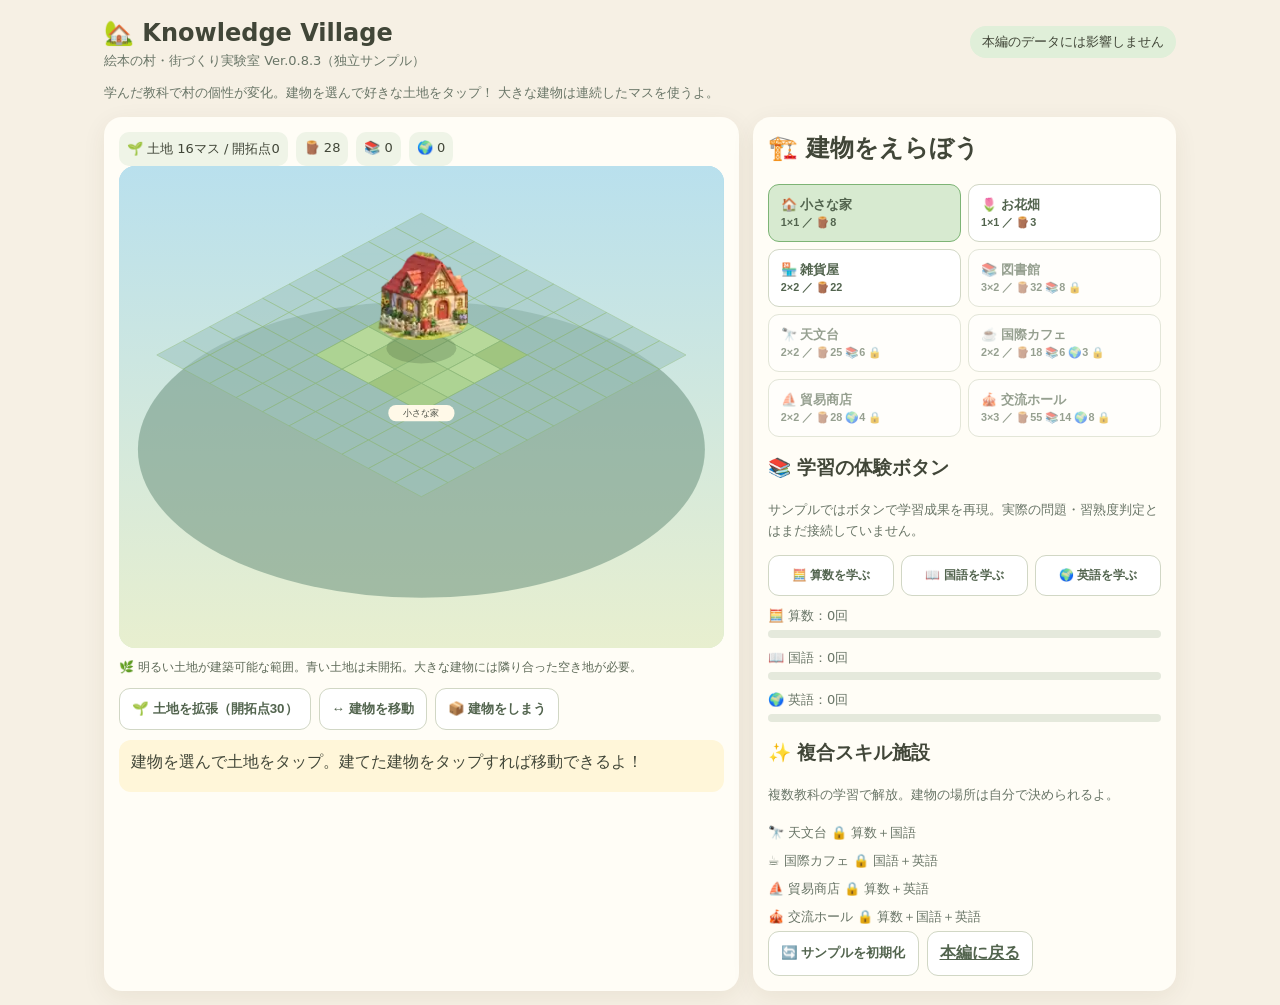
==== commit dec84755: "Tune cottage ground anchor, reduce pixelation by avoiding enlargement, add placement shadow" ====
--- a/prototype-v08/index.html
+++ b/prototype-v08/index.html
@@ -1,6 +1,6 @@
 <!doctype html><html lang="ja"><head><meta charset="utf-8"><meta name="viewport" content="width=device-width,initial-scale=1"><title>Knowledge Village | 街づくり試作</title><style>
 *{box-sizing:border-box}body{margin:0;background:#f6f0e4;color:#414638;font-family:system-ui,'Noto Sans JP',sans-serif}.wrap{max-width:1100px;margin:auto;padding:14px}h1{margin:5px 0;font-size:24px}p{line-height:1.6}header{display:flex;justify-content:space-between;align-items:center;gap:10px;flex-wrap:wrap}.tag{background:#e0efd9;border-radius:30px;padding:7px 12px;font-size:13px}.layout{display:grid;grid-template-columns:minmax(0,1.5fr) minmax(275px,1fr);gap:14px}.panel{background:#fffdf6;border-radius:18px;padding:15px;box-shadow:0 6px 24px #48391412}.scene{width:100%;border-radius:16px;background:linear-gradient(#a8d7ec,#d5ecce);touch-action:manipulation}.tiles polygon{stroke:#8cb877;stroke-width:.8;cursor:pointer}.tiles polygon:hover{filter:brightness(1.1)}.btn{border:1px solid #d1d7c5;background:white;padding:11px 12px;border-radius:11px;cursor:pointer;font-weight:700;color:#52644e}.btn.active{background:#d7ead0;border-color:#7db475}.btn:disabled{opacity:.4;cursor:not-allowed}.catalog{display:grid;grid-template-columns:repeat(2,minmax(0,1fr));gap:7px}.catalog .btn{text-align:left;font-size:13px}.controls{display:flex;gap:8px;flex-wrap:wrap}.muted{font-size:13px;color:#697567}.metrics{display:flex;gap:8px;flex-wrap:wrap}.metrics span{background:#eff4e7;padding:8px;border-radius:10px;font-size:13px}.notice{min-height:52px;background:#fff6d9;border-radius:12px;padding:12px;margin-top:10px}.subjects{display:grid;grid-template-columns:repeat(3,1fr);gap:7px}.subjects button{min-width:0;font-size:12px}.locked{opacity:.6}.progress{height:8px;background:#e5e9dc;border-radius:8px;overflow:hidden;margin:5px 0 10px}.fill{height:100%;background:#84b97e}.scene text{user-select:none;pointer-events:none}.building{cursor:pointer;touch-action:manipulation}.building polygon{pointer-events:all}.legend{margin-top:7px;font-size:12px;color:#5d6957}@media(max-width:750px){.layout{grid-template-columns:1fr}h1{font-size:21px}.panel{padding:12px}}
-</style></head><body><div class="wrap"><header><div><h1>🏡 Knowledge Village</h1><div class="muted">絵本の村・街づくり実験室 Ver.0.8.2（独立サンプル）</div></div><span class="tag">本編のデータには影響しません</span></header><p class="muted">学んだ教科で村の個性が変化。建物を選んで好きな土地をタップ！ 大きな建物は連続したマスを使うよ。</p><div class="layout"><section class="panel"><div class="metrics"><span id="land"></span><span id="wood"></span><span id="books"></span><span id="friends"></span></div><svg id="map" class="scene" viewBox="0 0 640 510" role="img" aria-label="斜め上から見た街づくりマップ"></svg><div class="legend">🌿 明るい土地が建築可能な範囲。青い土地は未開拓。大きな建物には隣り合った空き地が必要。</div><div class="controls" style="margin-top:12px"><button class="btn" onclick="expand()">🌱 土地を拡張（開拓点30）</button><button class="btn" onclick="mode='move';render()">↔ 建物を移動</button><button class="btn" onclick="mode='demolish';render()">📦 建物をしまう</button></div><div class="notice" id="notice">建物を選んで土地をタップ。建てた建物をタップすれば移動できるよ！</div></section><section class="panel"><h2 style="margin-top:0">🏗️ 建物をえらぼう</h2><div class="catalog" id="catalog"></div><h3>📚 学習の体験ボタン</h3><p class="muted">サンプルではボタンで学習成果を再現。実際の問題・習熟度判定とはまだ接続していません。</p><div class="subjects"><button class="btn" onclick="learn('math')">🧮 算数を学ぶ</button><button class="btn" onclick="learn('japanese')">📖 国語を学ぶ</button><button class="btn" onclick="learn('english')">🌍 英語を学ぶ</button></div><div id="skills"></div><h3>✨ 複合スキル施設</h3><p class="muted">複数教科の学習で解放。建物の場所は自分で決められるよ。</p><div id="special"></div><div class="controls"><button class="btn" onclick="resetDemo()">🔄 サンプルを初期化</button><a class="btn" href="../">本編に戻る</a></div></section></div></div><script>
+</style></head><body><div class="wrap"><header><div><h1>🏡 Knowledge Village</h1><div class="muted">絵本の村・街づくり実験室 Ver.0.8.3（独立サンプル）</div></div><span class="tag">本編のデータには影響しません</span></header><p class="muted">学んだ教科で村の個性が変化。建物を選んで好きな土地をタップ！ 大きな建物は連続したマスを使うよ。</p><div class="layout"><section class="panel"><div class="metrics"><span id="land"></span><span id="wood"></span><span id="books"></span><span id="friends"></span></div><svg id="map" class="scene" viewBox="0 0 640 510" role="img" aria-label="斜め上から見た街づくりマップ"></svg><div class="legend">🌿 明るい土地が建築可能な範囲。青い土地は未開拓。大きな建物には隣り合った空き地が必要。</div><div class="controls" style="margin-top:12px"><button class="btn" onclick="expand()">🌱 土地を拡張（開拓点30）</button><button class="btn" onclick="mode='move';render()">↔ 建物を移動</button><button class="btn" onclick="mode='demolish';render()">📦 建物をしまう</button></div><div class="notice" id="notice">建物を選んで土地をタップ。建てた建物をタップすれば移動できるよ！</div></section><section class="panel"><h2 style="margin-top:0">🏗️ 建物をえらぼう</h2><div class="catalog" id="catalog"></div><h3>📚 学習の体験ボタン</h3><p class="muted">サンプルではボタンで学習成果を再現。実際の問題・習熟度判定とはまだ接続していません。</p><div class="subjects"><button class="btn" onclick="learn('math')">🧮 算数を学ぶ</button><button class="btn" onclick="learn('japanese')">📖 国語を学ぶ</button><button class="btn" onclick="learn('english')">🌍 英語を学ぶ</button></div><div id="skills"></div><h3>✨ 複合スキル施設</h3><p class="muted">複数教科の学習で解放。建物の場所は自分で決められるよ。</p><div id="special"></div><div class="controls"><button class="btn" onclick="resetDemo()">🔄 サンプルを初期化</button><a class="btn" href="../">本編に戻る</a></div></section></div></div><script>
 const ITEMS={
 house:{name:'小さな家',icon:'🏠',w:1,h:1,wood:8,books:0,friend:0,need:[]},
 garden:{name:'お花畑',icon:'🌷',w:1,h:1,wood:3,books:0,friend:0,need:[]},
@@ -28,7 +28,7 @@
 const p=a=>a.map(z=>z.join(',')).join(' ');
 const palette={house:['#ee9174','#f6d4ac','#c59b78'],shop:['#d6a06c','#f6d1a3','#be8b64'],library:['#889ccc','#e4d5b8','#b0aa9b'],observatory:['#86a1ba','#d8e6f1','#9aaebc'],cafe:['#e9abb5','#fff1d9','#d5bca8'],trading:['#7eb6ad','#e5d8ba','#b7a18c'],hall:['#b79acb','#f7d7bf','#c7aa8f'],garden:['#83b681','#81bb77','#72a16d']}[b.type]||['#ec8b73','#f7d6ac','#c59c78'];
 let s='<g class="building" data-building="'+i+'" transform="translate('+sx+','+(sy+5)+')">';
-if(b.type==='house'){s+='<image x="-53" y="-115" width="106" height="106" preserveAspectRatio="xMidYMax meet" href="[data-uri]"/>'}else if(b.type==='garden')s+='<ellipse rx="25" ry="15" fill="#649c55"/><circle cx="-12" cy="-3" r="8" fill="#fff1a4"/><circle cx="9" cy="5" r="8" fill="#efaabb"/>';
+if(b.type==='house'){s+='<ellipse cx="0" cy="3" rx="37" ry="16" fill="#324d2f" opacity="0.22"/><image x="-49" y="-104" width="98" height="98" preserveAspectRatio="xMidYMax meet" href="[data-uri]"/>'}else if(b.type==='garden')s+='<ellipse rx="25" ry="15" fill="#649c55"/><circle cx="-12" cy="-3" r="8" fill="#fff1a4"/><circle cx="9" cy="5" r="8" fill="#efaabb"/>';
 else {s+='<polygon points="'+p([[-wx,0],[0,hy],[0,hy+d],[-wx,d]])+'" fill="'+palette[1]+'" stroke="#917a67"/>';
 s+='<polygon points="'+p([[0,hy],[wx,0],[wx,d],[0,hy+d]])+'" fill="'+palette[2]+'" stroke="#917a67"/>';
 s+='<polygon points="'+p([[0,-hy-d],[wx,-d],[0,hy-d],[-wx,-d]])+'" fill="'+palette[0]+'" stroke="#977362" stroke-width="2"/>';
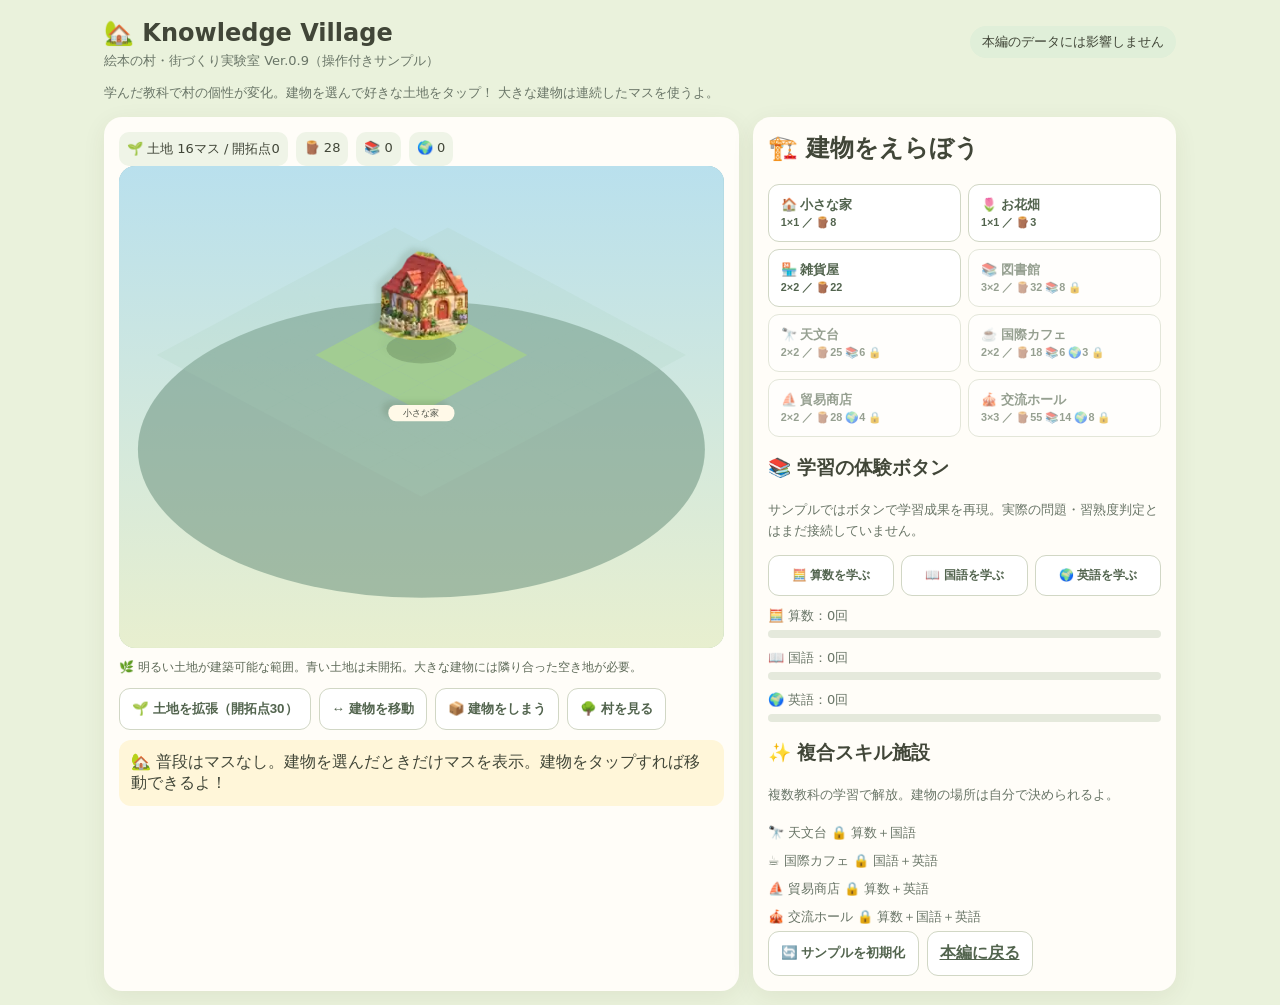
==== commit f4b8443f: "Provide playable v0.9 town prototype with contextual placement grid" ====
--- a/prototype-v08/index.html
+++ b/prototype-v08/index.html
@@ -1,6 +1,6 @@
 <!doctype html><html lang="ja"><head><meta charset="utf-8"><meta name="viewport" content="width=device-width,initial-scale=1"><title>Knowledge Village | 街づくり試作</title><style>
-*{box-sizing:border-box}body{margin:0;background:#f6f0e4;color:#414638;font-family:system-ui,'Noto Sans JP',sans-serif}.wrap{max-width:1100px;margin:auto;padding:14px}h1{margin:5px 0;font-size:24px}p{line-height:1.6}header{display:flex;justify-content:space-between;align-items:center;gap:10px;flex-wrap:wrap}.tag{background:#e0efd9;border-radius:30px;padding:7px 12px;font-size:13px}.layout{display:grid;grid-template-columns:minmax(0,1.5fr) minmax(275px,1fr);gap:14px}.panel{background:#fffdf6;border-radius:18px;padding:15px;box-shadow:0 6px 24px #48391412}.scene{width:100%;border-radius:16px;background:linear-gradient(#a8d7ec,#d5ecce);touch-action:manipulation}.tiles polygon{stroke:#8cb877;stroke-width:.8;cursor:pointer}.tiles polygon:hover{filter:brightness(1.1)}.btn{border:1px solid #d1d7c5;background:white;padding:11px 12px;border-radius:11px;cursor:pointer;font-weight:700;color:#52644e}.btn.active{background:#d7ead0;border-color:#7db475}.btn:disabled{opacity:.4;cursor:not-allowed}.catalog{display:grid;grid-template-columns:repeat(2,minmax(0,1fr));gap:7px}.catalog .btn{text-align:left;font-size:13px}.controls{display:flex;gap:8px;flex-wrap:wrap}.muted{font-size:13px;color:#697567}.metrics{display:flex;gap:8px;flex-wrap:wrap}.metrics span{background:#eff4e7;padding:8px;border-radius:10px;font-size:13px}.notice{min-height:52px;background:#fff6d9;border-radius:12px;padding:12px;margin-top:10px}.subjects{display:grid;grid-template-columns:repeat(3,1fr);gap:7px}.subjects button{min-width:0;font-size:12px}.locked{opacity:.6}.progress{height:8px;background:#e5e9dc;border-radius:8px;overflow:hidden;margin:5px 0 10px}.fill{height:100%;background:#84b97e}.scene text{user-select:none;pointer-events:none}.building{cursor:pointer;touch-action:manipulation}.building polygon{pointer-events:all}.legend{margin-top:7px;font-size:12px;color:#5d6957}@media(max-width:750px){.layout{grid-template-columns:1fr}h1{font-size:21px}.panel{padding:12px}}
-</style></head><body><div class="wrap"><header><div><h1>🏡 Knowledge Village</h1><div class="muted">絵本の村・街づくり実験室 Ver.0.8.3（独立サンプル）</div></div><span class="tag">本編のデータには影響しません</span></header><p class="muted">学んだ教科で村の個性が変化。建物を選んで好きな土地をタップ！ 大きな建物は連続したマスを使うよ。</p><div class="layout"><section class="panel"><div class="metrics"><span id="land"></span><span id="wood"></span><span id="books"></span><span id="friends"></span></div><svg id="map" class="scene" viewBox="0 0 640 510" role="img" aria-label="斜め上から見た街づくりマップ"></svg><div class="legend">🌿 明るい土地が建築可能な範囲。青い土地は未開拓。大きな建物には隣り合った空き地が必要。</div><div class="controls" style="margin-top:12px"><button class="btn" onclick="expand()">🌱 土地を拡張（開拓点30）</button><button class="btn" onclick="mode='move';render()">↔ 建物を移動</button><button class="btn" onclick="mode='demolish';render()">📦 建物をしまう</button></div><div class="notice" id="notice">建物を選んで土地をタップ。建てた建物をタップすれば移動できるよ！</div></section><section class="panel"><h2 style="margin-top:0">🏗️ 建物をえらぼう</h2><div class="catalog" id="catalog"></div><h3>📚 学習の体験ボタン</h3><p class="muted">サンプルではボタンで学習成果を再現。実際の問題・習熟度判定とはまだ接続していません。</p><div class="subjects"><button class="btn" onclick="learn('math')">🧮 算数を学ぶ</button><button class="btn" onclick="learn('japanese')">📖 国語を学ぶ</button><button class="btn" onclick="learn('english')">🌍 英語を学ぶ</button></div><div id="skills"></div><h3>✨ 複合スキル施設</h3><p class="muted">複数教科の学習で解放。建物の場所は自分で決められるよ。</p><div id="special"></div><div class="controls"><button class="btn" onclick="resetDemo()">🔄 サンプルを初期化</button><a class="btn" href="../">本編に戻る</a></div></section></div></div><script>
+*{box-sizing:border-box}body{margin:0;background:#f6f0e4;color:#414638;font-family:system-ui,'Noto Sans JP',sans-serif}.wrap{max-width:1100px;margin:auto;padding:14px}h1{margin:5px 0;font-size:24px}p{line-height:1.6}header{display:flex;justify-content:space-between;align-items:center;gap:10px;flex-wrap:wrap}.tag{background:#e0efd9;border-radius:30px;padding:7px 12px;font-size:13px}.layout{display:grid;grid-template-columns:minmax(0,1.5fr) minmax(275px,1fr);gap:14px}.panel{background:#fffdf6;border-radius:18px;padding:15px;box-shadow:0 6px 24px #48391412}.scene{width:100%;border-radius:16px;background:linear-gradient(#a8d7ec,#d5ecce);touch-action:manipulation}.tiles polygon{stroke:#8cb877;stroke-width:.8;cursor:pointer}.tiles.rest polygon{stroke:none}.tiles polygon:hover{filter:brightness(1.1)}.btn{border:1px solid #d1d7c5;background:white;padding:11px 12px;border-radius:11px;cursor:pointer;font-weight:700;color:#52644e}.btn.active{background:#d7ead0;border-color:#7db475}.btn:disabled{opacity:.4;cursor:not-allowed}.catalog{display:grid;grid-template-columns:repeat(2,minmax(0,1fr));gap:7px}.catalog .btn{text-align:left;font-size:13px}.controls{display:flex;gap:8px;flex-wrap:wrap}.muted{font-size:13px;color:#697567}.metrics{display:flex;gap:8px;flex-wrap:wrap}.metrics span{background:#eff4e7;padding:8px;border-radius:10px;font-size:13px}.notice{min-height:52px;background:#fff6d9;border-radius:12px;padding:12px;margin-top:10px}.subjects{display:grid;grid-template-columns:repeat(3,1fr);gap:7px}.subjects button{min-width:0;font-size:12px}.locked{opacity:.6}.progress{height:8px;background:#e5e9dc;border-radius:8px;overflow:hidden;margin:5px 0 10px}.fill{height:100%;background:#84b97e}.scene text{user-select:none;pointer-events:none}.building{cursor:pointer;touch-action:manipulation}.building polygon{pointer-events:all}.legend{margin-top:7px;font-size:12px;color:#5d6957}@media(max-width:750px){.layout{grid-template-columns:1fr}h1{font-size:21px}.panel{padding:12px}}
+body{background:#eaf2dc}.scene{box-shadow:inset 0 0 45px #668c6b70}.panel{background:#fffdf8}.scene .building{filter:drop-shadow(-6px -4px 3px #405a3626)}</style></head><body><div class="wrap"><header><div><h1>🏡 Knowledge Village</h1><div class="muted">絵本の村・街づくり実験室 Ver.0.9（操作付きサンプル）</div></div><span class="tag">本編のデータには影響しません</span></header><p class="muted">学んだ教科で村の個性が変化。建物を選んで好きな土地をタップ！ 大きな建物は連続したマスを使うよ。</p><div class="layout"><section class="panel"><div class="metrics"><span id="land"></span><span id="wood"></span><span id="books"></span><span id="friends"></span></div><svg id="map" class="scene" viewBox="0 0 640 510" role="img" aria-label="斜め上から見た街づくりマップ"></svg><div class="legend">🌿 明るい土地が建築可能な範囲。青い土地は未開拓。大きな建物には隣り合った空き地が必要。</div><div class="controls" style="margin-top:12px"><button class="btn" onclick="expand()">🌱 土地を拡張（開拓点30）</button><button class="btn" onclick="mode='move';moving=null;notify('移動する建物をタップしてね');render()">↔ 建物を移動</button><button class="btn" onclick="mode='demolish';notify('しまう建物をタップしてね');render()">📦 建物をしまう</button><button class="btn" onclick="mode='browse';moving=null;notify('村を眺めよう！');render()">🌳 村を見る</button></div><div class="notice" id="notice">🏡 普段はマスなし。建物を選んだときだけマスを表示。建物をタップすれば移動できるよ！</div></section><section class="panel"><h2 style="margin-top:0">🏗️ 建物をえらぼう</h2><div class="catalog" id="catalog"></div><h3>📚 学習の体験ボタン</h3><p class="muted">サンプルではボタンで学習成果を再現。実際の問題・習熟度判定とはまだ接続していません。</p><div class="subjects"><button class="btn" onclick="learn('math')">🧮 算数を学ぶ</button><button class="btn" onclick="learn('japanese')">📖 国語を学ぶ</button><button class="btn" onclick="learn('english')">🌍 英語を学ぶ</button></div><div id="skills"></div><h3>✨ 複合スキル施設</h3><p class="muted">複数教科の学習で解放。建物の場所は自分で決められるよ。</p><div id="special"></div><div class="controls"><button class="btn" onclick="resetDemo()">🔄 サンプルを初期化</button><a class="btn" href="../">本編に戻る</a></div></section></div></div><script>
 const ITEMS={
 house:{name:'小さな家',icon:'🏠',w:1,h:1,wood:8,books:0,friend:0,need:[]},
 garden:{name:'お花畑',icon:'🌷',w:1,h:1,wood:3,books:0,friend:0,need:[]},
@@ -11,14 +11,14 @@
 trading:{name:'貿易商店',icon:'⛵',w:2,h:2,wood:28,books:0,friend:4,need:['math','english']},
 hall:{name:'交流ホール',icon:'🎪',w:3,h:3,wood:55,books:14,friend:8,need:['math','japanese','english']}
 };
-const N=10, colors=['#a8cd8b','#add393','#b7d99a','#a0c580'];let state={radius:2,wood:28,books:0,friend:0,points:0,skills:{math:0,japanese:0,english:0},buildings:[{type:'house',x:4,y:4}]},selected='house',mode='build',moving=null;
+const N=10, colors=['#a8cd8b','#add393','#b7d99a','#a0c580'];let state={radius:2,wood:28,books:0,friend:0,points:0,skills:{math:0,japanese:0,english:0},buildings:[{type:'house',x:4,y:4}]},selected='house',mode='browse',moving=null;
 function key(x,y){return x+','+y}function unlocked(x,y){let lo=5-state.radius,hi=4+state.radius;return x>=lo&&x<=hi&&y>=lo&&y<=hi}
 function origin(x,y){return [320+(x-y)*28,65+(x+y)*15]}function poly(x,y){const [cx,cy]=origin(x,y);return [cx+','+(cy-15),(cx+28)+','+cy,cx+','+(cy+15),(cx-28)+','+cy].join(' ')}
 function occupied(ignore=-1){let m={};state.buildings.forEach((b,i)=>{if(i===ignore)return;const it=ITEMS[b.type];for(let dx=0;dx<it.w;dx++)for(let dy=0;dy<it.h;dy++)m[key(b.x+dx,b.y+dy)]=i});return m}
 function fit(type,x,y,ignore=-1){let it=ITEMS[type],occ=occupied(ignore);for(let dx=0;dx<it.w;dx++)for(let dy=0;dy<it.h;dy++)if(!unlocked(x+dx,y+dy)||occ[key(x+dx,y+dy)]!==undefined)return false;return true}
 function available(type){return ITEMS[type].need.every(k=>state.skills[k]>=2)}
 function notify(s){document.getElementById('notice').textContent=s}
-function placeAt(x,y){const occ=occupied(),at=occ[key(x,y)];if(mode==='build'&&at!==undefined){moveBuildingByTap(at);return}if(mode==='demolish'){if(at===undefined){notify('建物をタップしてね');return}const b=state.buildings.splice(at,1)[0];const it=ITEMS[b.type];state.wood+=Math.floor(it.wood/2);notify(it.icon+' を収納したよ（木材を半分返却）');render();return}
+function placeAt(x,y){if(mode==='browse'){notify('建物を選ぶと建築できる場所が表示されるよ！');return}const occ=occupied(),at=occ[key(x,y)];if(mode==='build'&&at!==undefined){moveBuildingByTap(at);return}if(mode==='demolish'){if(at===undefined){notify('建物をタップしてね');return}const b=state.buildings.splice(at,1)[0];const it=ITEMS[b.type];state.wood+=Math.floor(it.wood/2);notify(it.icon+' を収納したよ（木材を半分返却）');render();return}
 if(mode==='move'){if(moving===null){if(at===undefined){notify('まず動かしたい建物をタップ');return}moving=at;notify('移動する先を選んでね');render();return}let b=state.buildings[moving];if(fit(b.type,x,y,moving)){b.x=x;b.y=y;moving=null;notify('✨ 建物を移動したよ！')}else notify('その場所には置けないよ。続けて移動先を選んでね');render();return}
 const it=ITEMS[selected];if(!available(selected)){notify('🔒 必要な教科を学ぶと解放されるよ');return}if(!fit(selected,x,y)){notify('ここには置けないよ。続いた空き地を探してね');return}if(state.wood<it.wood||state.books<it.books||state.friend<it.friend){notify('材料が足りないよ。学習ボタンで増やそう！');return}state.wood-=it.wood;state.books-=it.books;state.friend-=it.friend;state.buildings.push({type:selected,x,y});notify('🎉 '+it.name+' が建ったよ！');render()}
 
@@ -41,11 +41,11 @@
 function selectType(t){selected=t;mode='build';moving=null;notify(ITEMS[t].name+'：好きな空き地をタップしてね');render()}
 function learn(k){state.skills[k]++;state.points+=12;if(k==='math'){state.wood+=17;state.books+=1}else if(k==='japanese'){state.books+=5;state.wood+=5}else{state.friend+=4;state.wood+=3;state.books+=1}const names={math:'算数',japanese:'国語',english:'英語'};notify('✨ '+names[k]+'の成果！ 村の可能性が広がったよ');render()}
 function expand(){if(state.points<30){notify('開拓点が30必要だよ。学習で増やそう');return}if(state.radius>=5){notify('サンプルでは最大まで広がったよ！');return}state.points-=30;state.radius++;notify('🌱 土地が広がった！大きな建物も置いてみよう！');render()}
-function resetDemo(){if(!confirm('サンプルを最初からやり直しますか？（本編には影響しません）'))return;state={radius:2,wood:28,books:0,friend:0,points:0,skills:{math:0,japanese:0,english:0},buildings:[{type:'house',x:4,y:4}]};selected='house';mode='build';moving=null;render();notify('サンプルを初期化したよ')}
+function resetDemo(){if(!confirm('サンプルを最初からやり直しますか？（本編には影響しません）'))return;state={radius:2,wood:28,books:0,friend:0,points:0,skills:{math:0,japanese:0,english:0},buildings:[{type:'house',x:4,y:4}]};selected='house';mode='browse';moving=null;render();notify('サンプルを初期化したよ')}
 function render(){
 document.getElementById('land').textContent='🌱 土地 '+Math.min(N,2*state.radius)*Math.min(N,2*state.radius)+'マス / 開拓点'+state.points;document.getElementById('wood').textContent='🪵 '+state.wood;document.getElementById('books').textContent='📚 '+state.books;document.getElementById('friends').textContent='🌍 '+state.friend;
-const svg=document.getElementById('map');let out='<defs><linearGradient id="bg" x2="0" y2="1"><stop stop-color="#b9e0ed"/><stop offset="1" stop-color="#e8efcf"/></linearGradient></defs><rect width="640" height="510" fill="url(#bg)"/><ellipse cx="320" cy="300" rx="300" ry="157" fill="#638a7680"/><g class="tiles">';
-for(let diag=0;diag<2*N-1;diag++)for(let y=0;y<N;y++){let x=diag-y;if(x<0||x>=N)continue;let yes=unlocked(x,y),shade=colors[(x+y*3)%4];out+='<polygon points="'+poly(x,y)+'" fill="'+(yes?shade:'#9fc5c0')+'" opacity="'+(yes?1:.58)+'" onclick="placeAt('+x+','+y+')"/>'}
+const svg=document.getElementById('map');let out='<defs><linearGradient id="bg" x2="0" y2="1"><stop stop-color="#b9e0ed"/><stop offset="1" stop-color="#e8efcf"/></linearGradient></defs><rect width="640" height="510" fill="url(#bg)"/><ellipse cx="320" cy="300" rx="300" ry="157" fill="#638a7680"/><g class="tiles '+(mode==='browse'?'rest':'')+'>';
+for(let diag=0;diag<2*N-1;diag++)for(let y=0;y<N;y++){let x=diag-y;if(x<0||x>=N)continue;let yes=unlocked(x,y),shade=colors[(x+y*3)%4];out+='<polygon points="'+poly(x,y)+'" fill="'+(mode==='browse'?(yes?'#a6d28c':'#a7cbb8'):(yes?shade:'#9fc5c0'))+'" opacity="'+(mode==='browse'?(yes?.78:.18):(yes?1:.58))+'" onclick="placeAt('+x+','+y+')"/>'}
 out+='</g>';
 state.buildings.forEach((b,i)=>{out+=roofGraphic(b,i)});
 svg.innerHTML=out;svg.querySelectorAll('[data-building]').forEach(el=>el.addEventListener('click',e=>{e.stopPropagation();moveBuildingByTap(Number(el.dataset.building))}));
